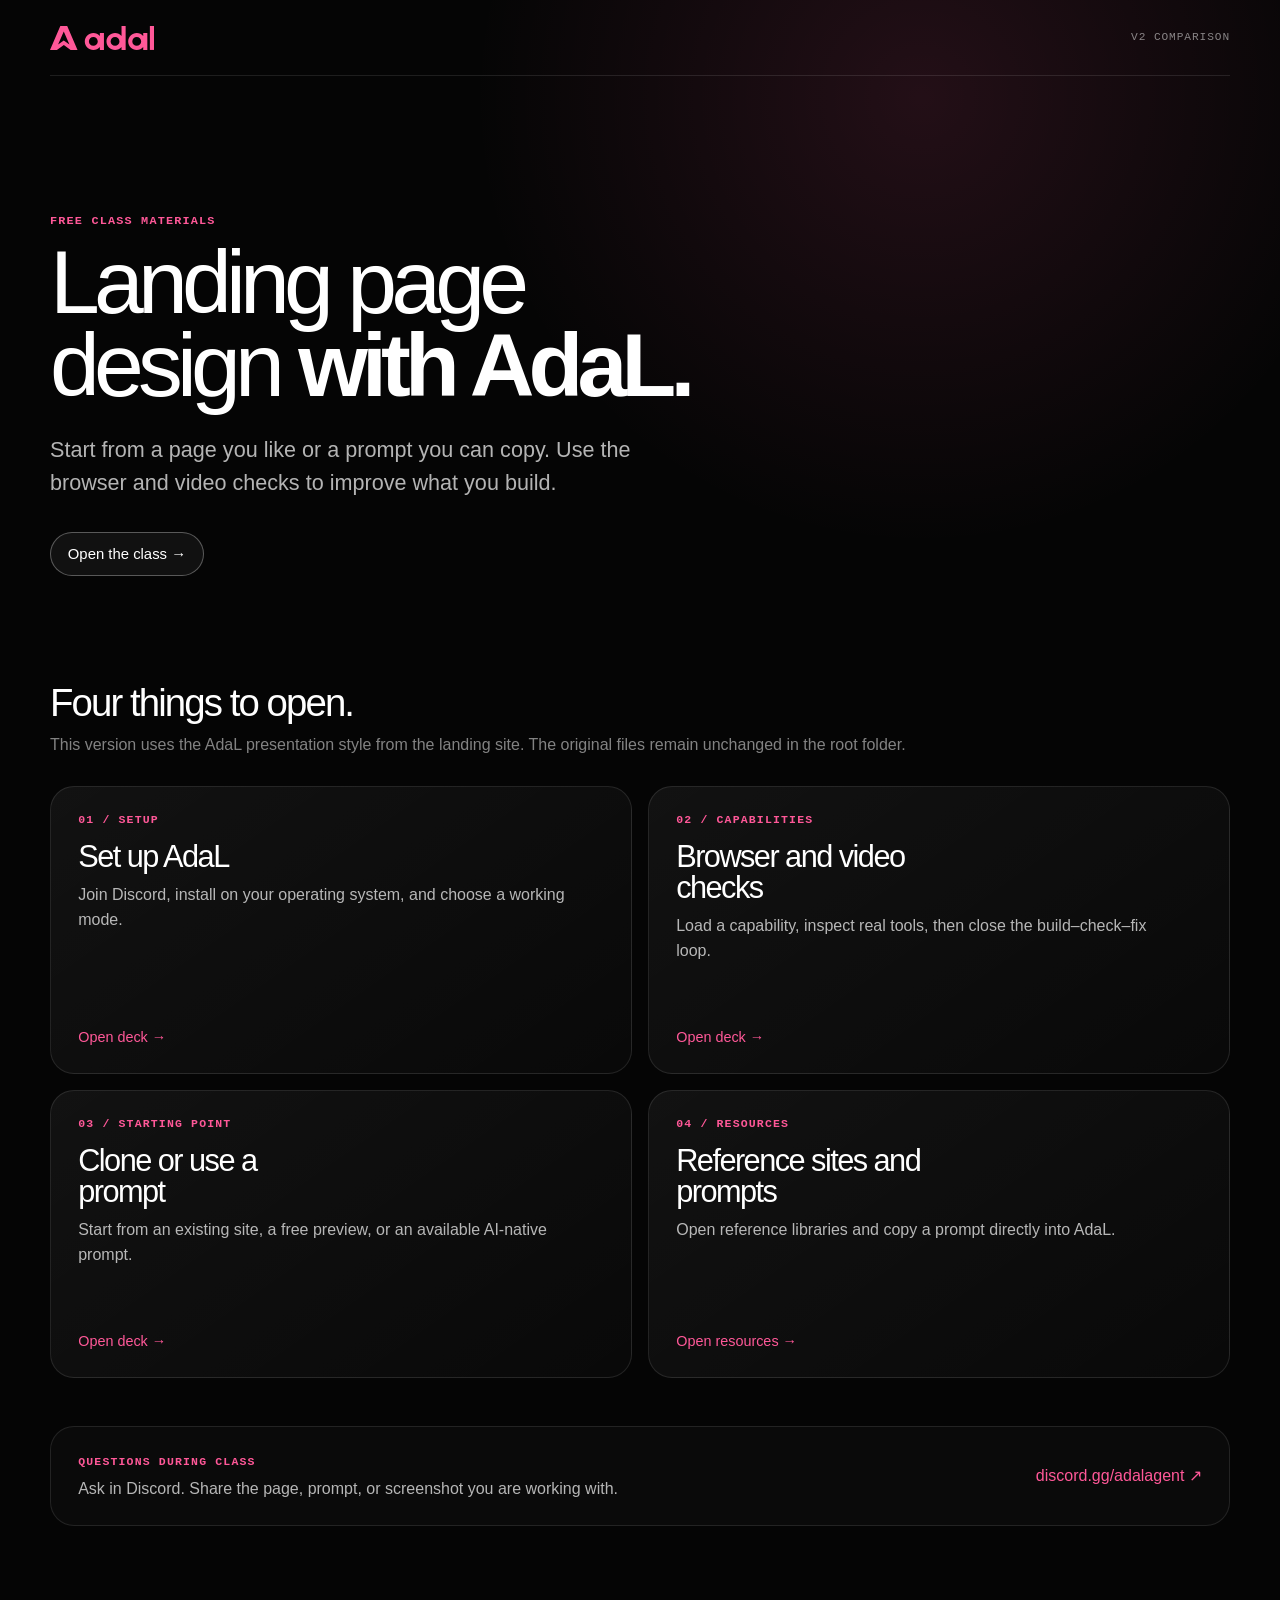
==== v2/index.html @ 6d6bbe25 "docs: add v2 class slide comparison Co-Authored-By: AdaL <adal@sylph.ai>" ====
<!doctype html>
<html lang="en">
<head>
  <meta charset="UTF-8">
  <meta name="viewport" content="width=device-width, initial-scale=1.0">
  <meta name="description" content="Landing Page Design with AdaL — v2 comparison">
  <title>Landing Page Design with AdaL — V2</title>
  <style>
    :root { --void:#030303; --base:#050505; --surface:#0a0a0a; --elevated:#101010; --border:rgba(255,255,255,.1); --border-strong:rgba(255,255,255,.3); --pink:#ff5898; --green:#9be564; --text:#fff; --body:rgba(255,255,255,.82); --secondary:rgba(255,255,255,.7); --muted:rgba(255,255,255,.5); }
    * { box-sizing:border-box; }
    body { min-height:100vh; margin:0; background:radial-gradient(circle at 72% 6%,rgba(255,88,152,.12),transparent 28rem),var(--base); color:var(--text); font-family:Inter,-apple-system,BlinkMacSystemFont,"Segoe UI",sans-serif; }
    .shell { width:var(--page-width,calc(100% - clamp(2rem,5vw,6rem))); max-width:1180px; margin:auto; }
    nav { display:flex; align-items:center; justify-content:space-between; padding:1.6rem 0; border-bottom:1px solid var(--border); }
    .brand { display:inline-flex; align-items:center; text-decoration:none; }.brand img { width:104px; height:auto; }
    .v2 { font:500 .7rem/1 "SF Mono",Menlo,monospace; color:var(--muted); letter-spacing:.08em; text-transform:uppercase; }
    header { padding:clamp(4rem,10vw,9rem) 0 clamp(3rem,7vw,6rem); }
    .eyebrow { color:var(--pink); font:600 .74rem/1 "SF Mono",Menlo,monospace; letter-spacing:.1em; text-transform:uppercase; }
    h1 { max-width:14ch; margin:.8rem 0 0; font-size:clamp(3rem,7vw,6.4rem); font-weight:400; letter-spacing:-.065em; line-height:.93; }
    h1 strong { font-weight:650; }.intro { max-width:40rem; margin:1.6rem 0 0; color:var(--secondary); font-size:clamp(1.05rem,2vw,1.35rem); line-height:1.55; }
    .cta { display:inline-flex; align-items:center; gap:.6rem; margin-top:2rem; padding:.8rem 1.05rem; border:1px solid var(--border-strong); border-radius:999px; color:var(--text); background:rgba(255,255,255,.05); text-decoration:none; font-size:.93rem; transition:.18s ease; }.cta:hover { border-color:var(--pink); background:rgba(255,88,152,.12); transform:translateY(-2px); }
    main { padding:1rem 0 6rem; } h2 { margin:0; font-size:clamp(1.8rem,3vw,2.8rem); font-weight:400; letter-spacing:-.05em; }.deck-copy { margin:.65rem 0 2rem; color:var(--muted); }
    .grid { display:grid; grid-template-columns:repeat(2,minmax(0,1fr)); gap:1rem; }.card { min-height:18rem; display:flex; flex-direction:column; padding:1.7rem; border:1px solid var(--border); border-radius:1.5rem; background:linear-gradient(145deg,rgba(255,255,255,.055),rgba(255,255,255,.018)); color:inherit; text-decoration:none; transition:.18s ease; }.card:hover { transform:translateY(-4px); border-color:rgba(255,88,152,.7); background:linear-gradient(145deg,rgba(255,88,152,.11),rgba(255,255,255,.035)); }.label { color:var(--pink); font:600 .72rem/1 "SF Mono",Menlo,monospace; letter-spacing:.1em; }.card h3 { max-width:15ch; margin:1.05rem 0 .65rem; font-size:clamp(1.5rem,2.4vw,2.1rem); font-weight:450; line-height:1; letter-spacing:-.05em; }.card p { max-width:31rem; margin:0; color:var(--secondary); line-height:1.55; }.open { margin-top:auto; padding-top:1.5rem; color:var(--pink); font-size:.9rem; }
    .support { display:flex; align-items:center; justify-content:space-between; gap:2rem; margin-top:3rem; padding:1.5rem 1.7rem; border:1px solid var(--border); border-radius:1.5rem; background:var(--surface); }.support p { margin:.5rem 0 0; color:var(--secondary); line-height:1.5; }.support a { color:var(--pink); white-space:nowrap; text-decoration:none; }
    @media (max-width:680px) { .grid { grid-template-columns:1fr; }.card { min-height:15.5rem; }.support { display:block; }.support a { display:inline-block; margin-top:1rem; } nav { padding:1.15rem 0; } }
  </style>
</head>
<body>
  <div class="shell">
    <nav><a class="brand" href="../index.html" aria-label="AdaL class home"><img src="../assets/adal-logo-horizontal.svg" alt="AdaL"></a><span class="v2">v2 comparison</span></nav>
    <header>
      <p class="eyebrow">Free class materials</p>
      <h1>Landing page design <strong>with AdaL.</strong></h1>
      <p class="intro">Start from a page you like or a prompt you can copy. Use the browser and video checks to improve what you build.</p>
      <a class="cta" href="slides/01-setup.html">Open the class →</a>
    </header>
    <main>
      <h2>Four things to open.</h2>
      <p class="deck-copy">This version uses the AdaL presentation style from the landing site. The original files remain unchanged in the root folder.</p>
      <div class="grid">
        <a class="card" href="slides/01-setup.html"><span class="label">01 / SETUP</span><h3>Set up AdaL</h3><p>Join Discord, install on your operating system, and choose a working mode.</p><span class="open">Open deck →</span></a>
        <a class="card" href="slides/02-capabilities.html"><span class="label">02 / CAPABILITIES</span><h3>Browser and video checks</h3><p>Load a capability, inspect real tools, then close the build–check–fix loop.</p><span class="open">Open deck →</span></a>
        <a class="card" href="slides/03-two-ways.html"><span class="label">03 / STARTING POINT</span><h3>Clone or use a prompt</h3><p>Start from an existing site, a free preview, or an available AI-native prompt.</p><span class="open">Open deck →</span></a>
        <a class="card" href="../slides/04-references.html"><span class="label">04 / RESOURCES</span><h3>Reference sites and prompts</h3><p>Open reference libraries and copy a prompt directly into AdaL.</p><span class="open">Open resources →</span></a>
      </div>
      <section class="support"><div><span class="label">QUESTIONS DURING CLASS</span><p>Ask in Discord. Share the page, prompt, or screenshot you are working with.</p></div><a href="https://discord.gg/adalagent" target="_blank" rel="noopener">discord.gg/adalagent ↗</a></section>
    </main>
  </div>
</body>
</html>
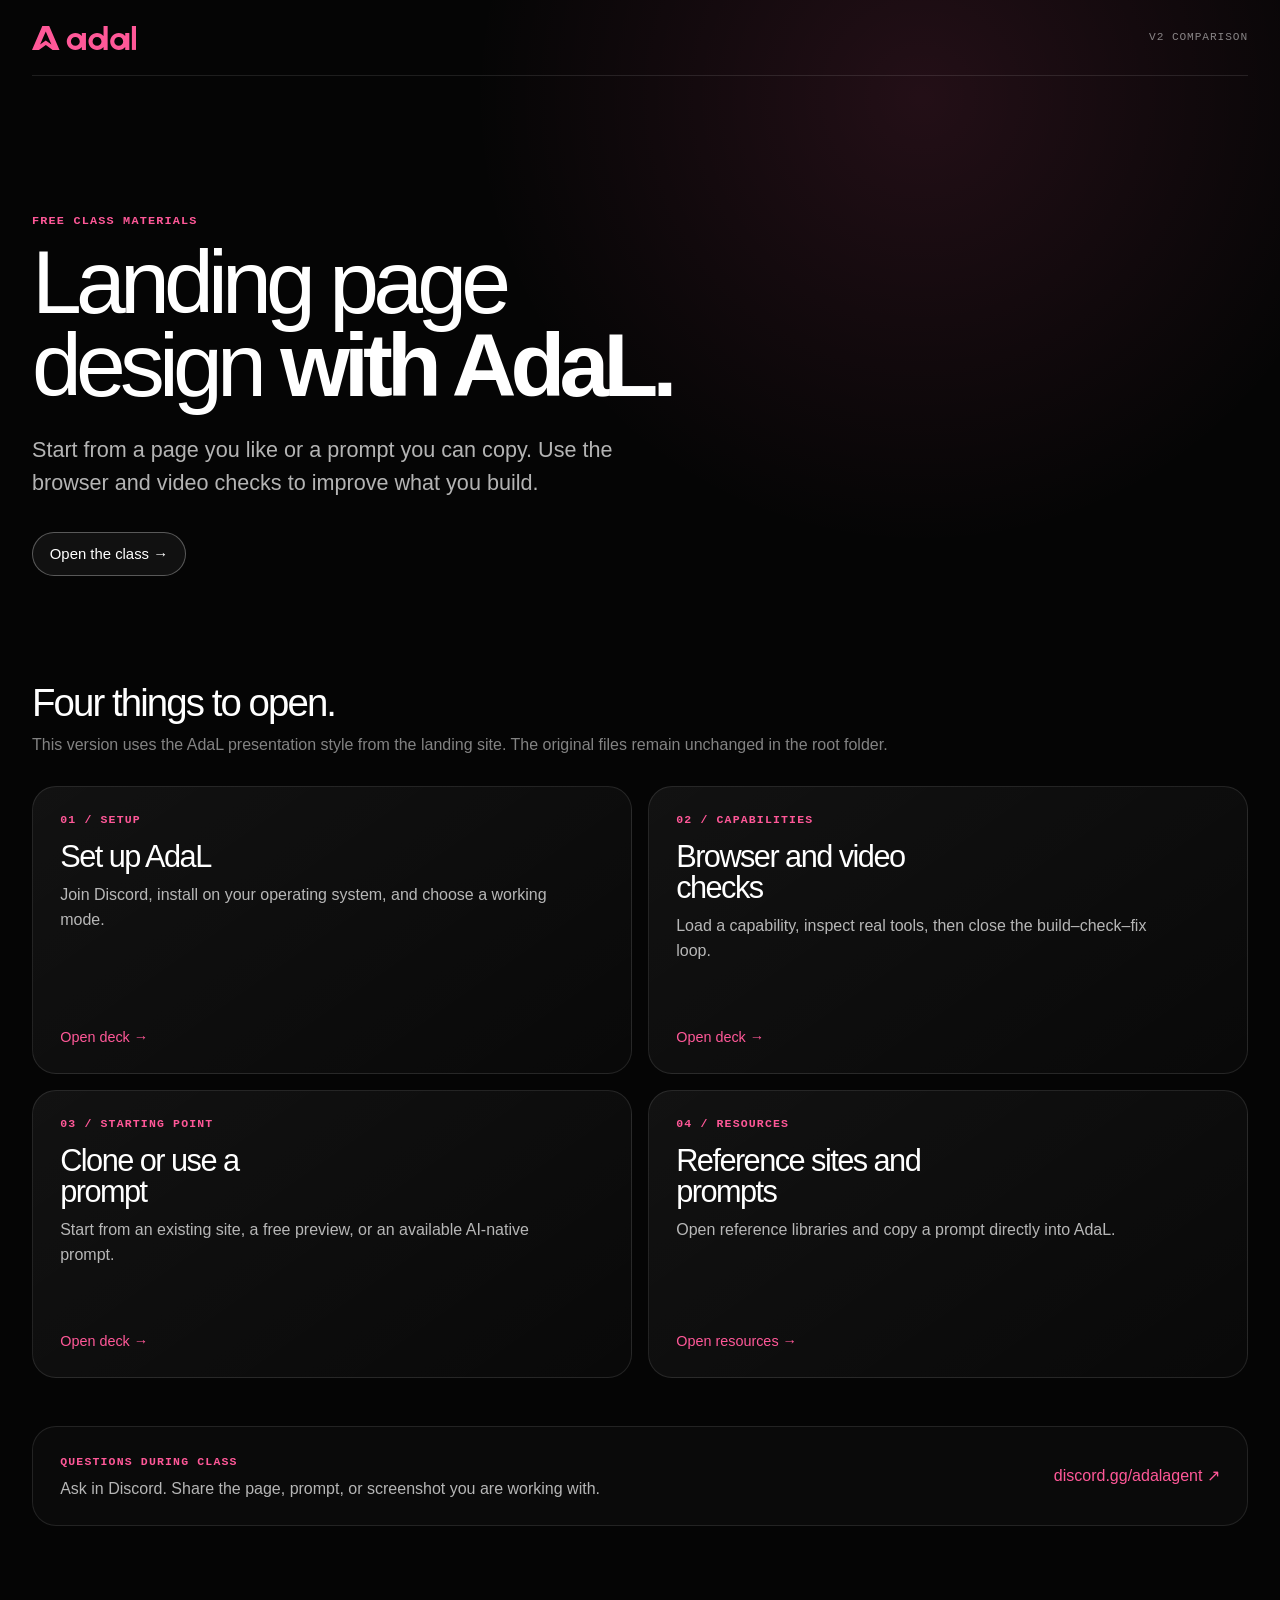
==== commit 78445b00: "docs: scale v2 slides for large displays Co-Authored-By: AdaL <adal@sylph.ai>" ====
--- a/v2/index.html
+++ b/v2/index.html
@@ -9,7 +9,7 @@
     :root { --void:#030303; --base:#050505; --surface:#0a0a0a; --elevated:#101010; --border:rgba(255,255,255,.1); --border-strong:rgba(255,255,255,.3); --pink:#ff5898; --green:#9be564; --text:#fff; --body:rgba(255,255,255,.82); --secondary:rgba(255,255,255,.7); --muted:rgba(255,255,255,.5); }
     * { box-sizing:border-box; }
     body { min-height:100vh; margin:0; background:radial-gradient(circle at 72% 6%,rgba(255,88,152,.12),transparent 28rem),var(--base); color:var(--text); font-family:Inter,-apple-system,BlinkMacSystemFont,"Segoe UI",sans-serif; }
-    .shell { width:var(--page-width,calc(100% - clamp(2rem,5vw,6rem))); max-width:1180px; margin:auto; }
+    .shell { width:var(--page-width,calc(100% - clamp(2rem,5vw,9rem))); max-width:1720px; margin:auto; }
     nav { display:flex; align-items:center; justify-content:space-between; padding:1.6rem 0; border-bottom:1px solid var(--border); }
     .brand { display:inline-flex; align-items:center; text-decoration:none; }.brand img { width:104px; height:auto; }
     .v2 { font:500 .7rem/1 "SF Mono",Menlo,monospace; color:var(--muted); letter-spacing:.08em; text-transform:uppercase; }
@@ -21,6 +21,7 @@
     main { padding:1rem 0 6rem; } h2 { margin:0; font-size:clamp(1.8rem,3vw,2.8rem); font-weight:400; letter-spacing:-.05em; }.deck-copy { margin:.65rem 0 2rem; color:var(--muted); }
     .grid { display:grid; grid-template-columns:repeat(2,minmax(0,1fr)); gap:1rem; }.card { min-height:18rem; display:flex; flex-direction:column; padding:1.7rem; border:1px solid var(--border); border-radius:1.5rem; background:linear-gradient(145deg,rgba(255,255,255,.055),rgba(255,255,255,.018)); color:inherit; text-decoration:none; transition:.18s ease; }.card:hover { transform:translateY(-4px); border-color:rgba(255,88,152,.7); background:linear-gradient(145deg,rgba(255,88,152,.11),rgba(255,255,255,.035)); }.label { color:var(--pink); font:600 .72rem/1 "SF Mono",Menlo,monospace; letter-spacing:.1em; }.card h3 { max-width:15ch; margin:1.05rem 0 .65rem; font-size:clamp(1.5rem,2.4vw,2.1rem); font-weight:450; line-height:1; letter-spacing:-.05em; }.card p { max-width:31rem; margin:0; color:var(--secondary); line-height:1.55; }.open { margin-top:auto; padding-top:1.5rem; color:var(--pink); font-size:.9rem; }
     .support { display:flex; align-items:center; justify-content:space-between; gap:2rem; margin-top:3rem; padding:1.5rem 1.7rem; border:1px solid var(--border); border-radius:1.5rem; background:var(--surface); }.support p { margin:.5rem 0 0; color:var(--secondary); line-height:1.5; }.support a { color:var(--pink); white-space:nowrap; text-decoration:none; }
+    @media (min-width:1800px) { body { font-size:clamp(16px,.9vw,21px); } .shell { max-width:1900px; } header { padding-top:clamp(6rem,11vw,12rem); padding-bottom:clamp(4rem,8vw,8rem); } .card { min-height:21rem; padding:2rem; } }
     @media (max-width:680px) { .grid { grid-template-columns:1fr; }.card { min-height:15.5rem; }.support { display:block; }.support a { display:inline-block; margin-top:1rem; } nav { padding:1.15rem 0; } }
   </style>
 </head>
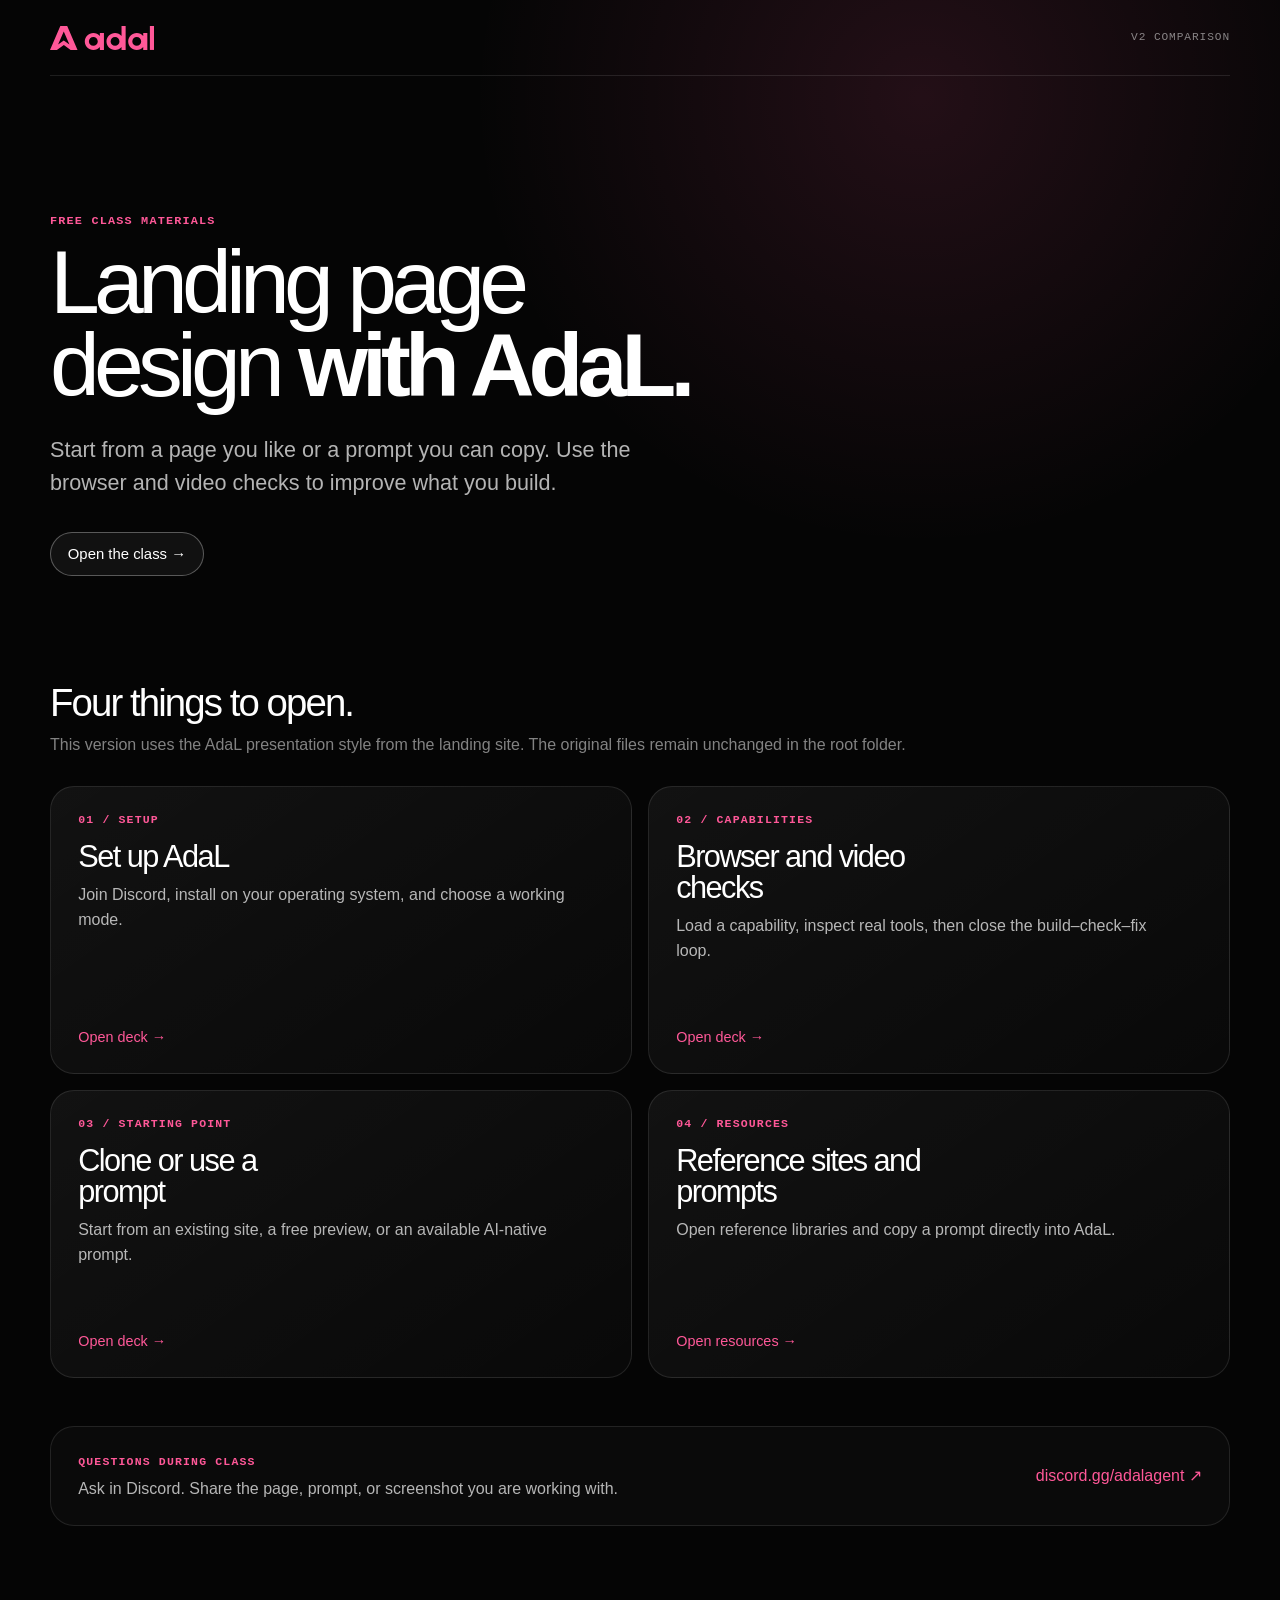
==== commit 2732640e: "docs: restore v2 compact presentation scale Co-Authored-By: AdaL <adal@sylph.ai>" ====
--- a/v2/index.html
+++ b/v2/index.html
@@ -9,7 +9,7 @@
     :root { --void:#030303; --base:#050505; --surface:#0a0a0a; --elevated:#101010; --border:rgba(255,255,255,.1); --border-strong:rgba(255,255,255,.3); --pink:#ff5898; --green:#9be564; --text:#fff; --body:rgba(255,255,255,.82); --secondary:rgba(255,255,255,.7); --muted:rgba(255,255,255,.5); }
     * { box-sizing:border-box; }
     body { min-height:100vh; margin:0; background:radial-gradient(circle at 72% 6%,rgba(255,88,152,.12),transparent 28rem),var(--base); color:var(--text); font-family:Inter,-apple-system,BlinkMacSystemFont,"Segoe UI",sans-serif; }
-    .shell { width:var(--page-width,calc(100% - clamp(2rem,5vw,9rem))); max-width:1720px; margin:auto; }
+    .shell { width:var(--page-width,calc(100% - clamp(2rem,5vw,6rem))); max-width:1180px; margin:auto; }
     nav { display:flex; align-items:center; justify-content:space-between; padding:1.6rem 0; border-bottom:1px solid var(--border); }
     .brand { display:inline-flex; align-items:center; text-decoration:none; }.brand img { width:104px; height:auto; }
     .v2 { font:500 .7rem/1 "SF Mono",Menlo,monospace; color:var(--muted); letter-spacing:.08em; text-transform:uppercase; }
@@ -21,7 +21,6 @@
     main { padding:1rem 0 6rem; } h2 { margin:0; font-size:clamp(1.8rem,3vw,2.8rem); font-weight:400; letter-spacing:-.05em; }.deck-copy { margin:.65rem 0 2rem; color:var(--muted); }
     .grid { display:grid; grid-template-columns:repeat(2,minmax(0,1fr)); gap:1rem; }.card { min-height:18rem; display:flex; flex-direction:column; padding:1.7rem; border:1px solid var(--border); border-radius:1.5rem; background:linear-gradient(145deg,rgba(255,255,255,.055),rgba(255,255,255,.018)); color:inherit; text-decoration:none; transition:.18s ease; }.card:hover { transform:translateY(-4px); border-color:rgba(255,88,152,.7); background:linear-gradient(145deg,rgba(255,88,152,.11),rgba(255,255,255,.035)); }.label { color:var(--pink); font:600 .72rem/1 "SF Mono",Menlo,monospace; letter-spacing:.1em; }.card h3 { max-width:15ch; margin:1.05rem 0 .65rem; font-size:clamp(1.5rem,2.4vw,2.1rem); font-weight:450; line-height:1; letter-spacing:-.05em; }.card p { max-width:31rem; margin:0; color:var(--secondary); line-height:1.55; }.open { margin-top:auto; padding-top:1.5rem; color:var(--pink); font-size:.9rem; }
     .support { display:flex; align-items:center; justify-content:space-between; gap:2rem; margin-top:3rem; padding:1.5rem 1.7rem; border:1px solid var(--border); border-radius:1.5rem; background:var(--surface); }.support p { margin:.5rem 0 0; color:var(--secondary); line-height:1.5; }.support a { color:var(--pink); white-space:nowrap; text-decoration:none; }
-    @media (min-width:1800px) { body { font-size:clamp(16px,.9vw,21px); } .shell { max-width:1900px; } header { padding-top:clamp(6rem,11vw,12rem); padding-bottom:clamp(4rem,8vw,8rem); } .card { min-height:21rem; padding:2rem; } }
     @media (max-width:680px) { .grid { grid-template-columns:1fr; }.card { min-height:15.5rem; }.support { display:block; }.support a { display:inline-block; margin-top:1rem; } nav { padding:1.15rem 0; } }
   </style>
 </head>
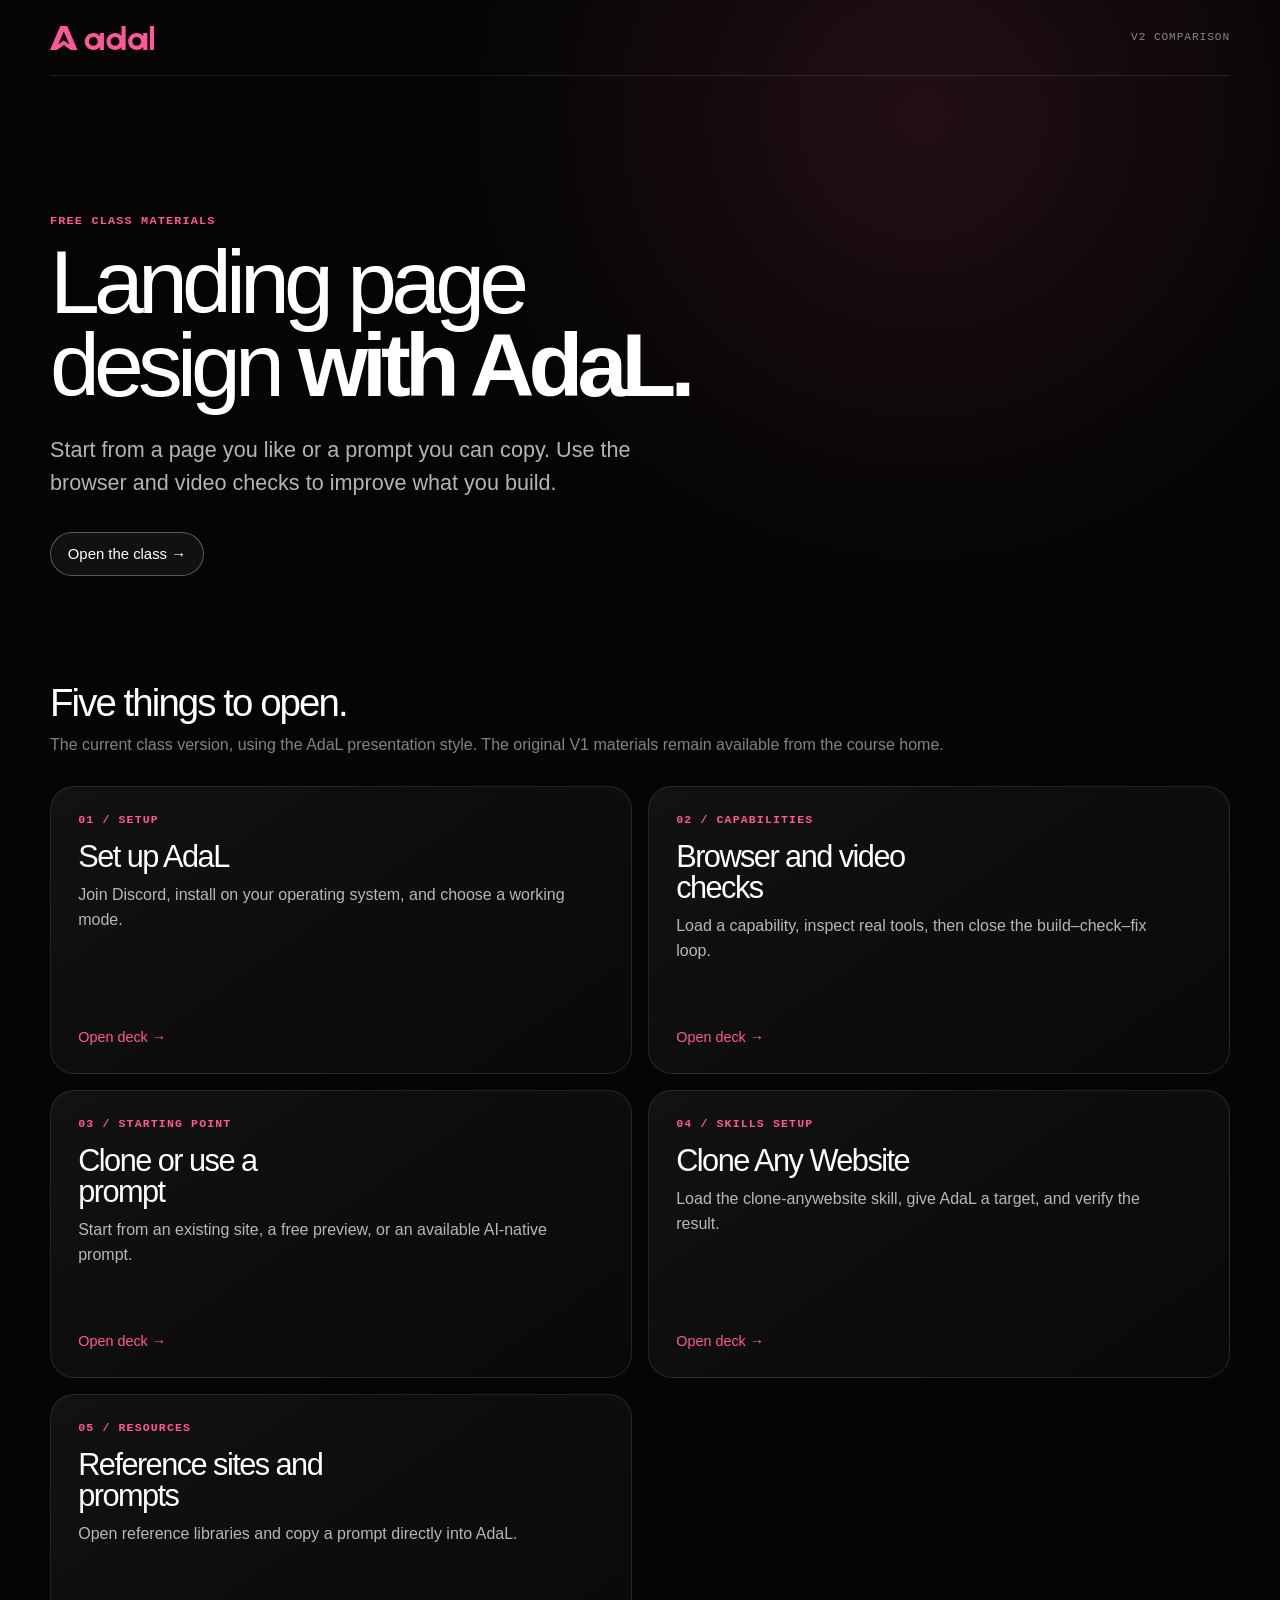
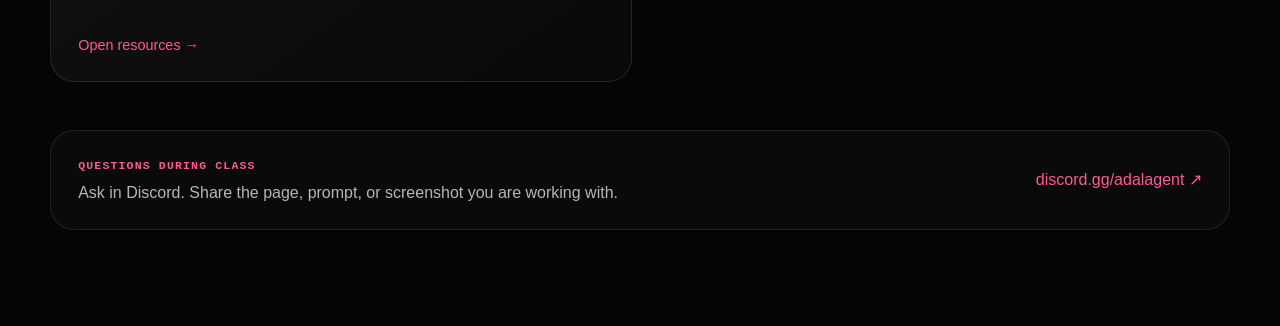
==== commit 68bee8b2: "docs: make v2 the default class experience Co-Authored-By: AdaL <adal@sylph.ai>" ====
--- a/v2/index.html
+++ b/v2/index.html
@@ -34,13 +34,14 @@
       <a class="cta" href="slides/01-setup.html">Open the class →</a>
     </header>
     <main>
-      <h2>Four things to open.</h2>
-      <p class="deck-copy">This version uses the AdaL presentation style from the landing site. The original files remain unchanged in the root folder.</p>
+      <h2>Five things to open.</h2>
+      <p class="deck-copy">The current class version, using the AdaL presentation style. The original V1 materials remain available from the course home.</p>
       <div class="grid">
         <a class="card" href="slides/01-setup.html"><span class="label">01 / SETUP</span><h3>Set up AdaL</h3><p>Join Discord, install on your operating system, and choose a working mode.</p><span class="open">Open deck →</span></a>
         <a class="card" href="slides/02-capabilities.html"><span class="label">02 / CAPABILITIES</span><h3>Browser and video checks</h3><p>Load a capability, inspect real tools, then close the build–check–fix loop.</p><span class="open">Open deck →</span></a>
         <a class="card" href="slides/03-two-ways.html"><span class="label">03 / STARTING POINT</span><h3>Clone or use a prompt</h3><p>Start from an existing site, a free preview, or an available AI-native prompt.</p><span class="open">Open deck →</span></a>
-        <a class="card" href="../slides/04-references.html"><span class="label">04 / RESOURCES</span><h3>Reference sites and prompts</h3><p>Open reference libraries and copy a prompt directly into AdaL.</p><span class="open">Open resources →</span></a>
+        <a class="card" href="slides/04-skills-setup.html"><span class="label">04 / SKILLS SETUP</span><h3>Clone Any Website</h3><p>Load the clone-anywebsite skill, give AdaL a target, and verify the result.</p><span class="open">Open deck →</span></a>
+        <a class="card" href="../slides/04-references.html"><span class="label">05 / RESOURCES</span><h3>Reference sites and prompts</h3><p>Open reference libraries and copy a prompt directly into AdaL.</p><span class="open">Open resources →</span></a>
       </div>
       <section class="support"><div><span class="label">QUESTIONS DURING CLASS</span><p>Ask in Discord. Share the page, prompt, or screenshot you are working with.</p></div><a href="https://discord.gg/adalagent" target="_blank" rel="noopener">discord.gg/adalagent ↗</a></section>
     </main>
